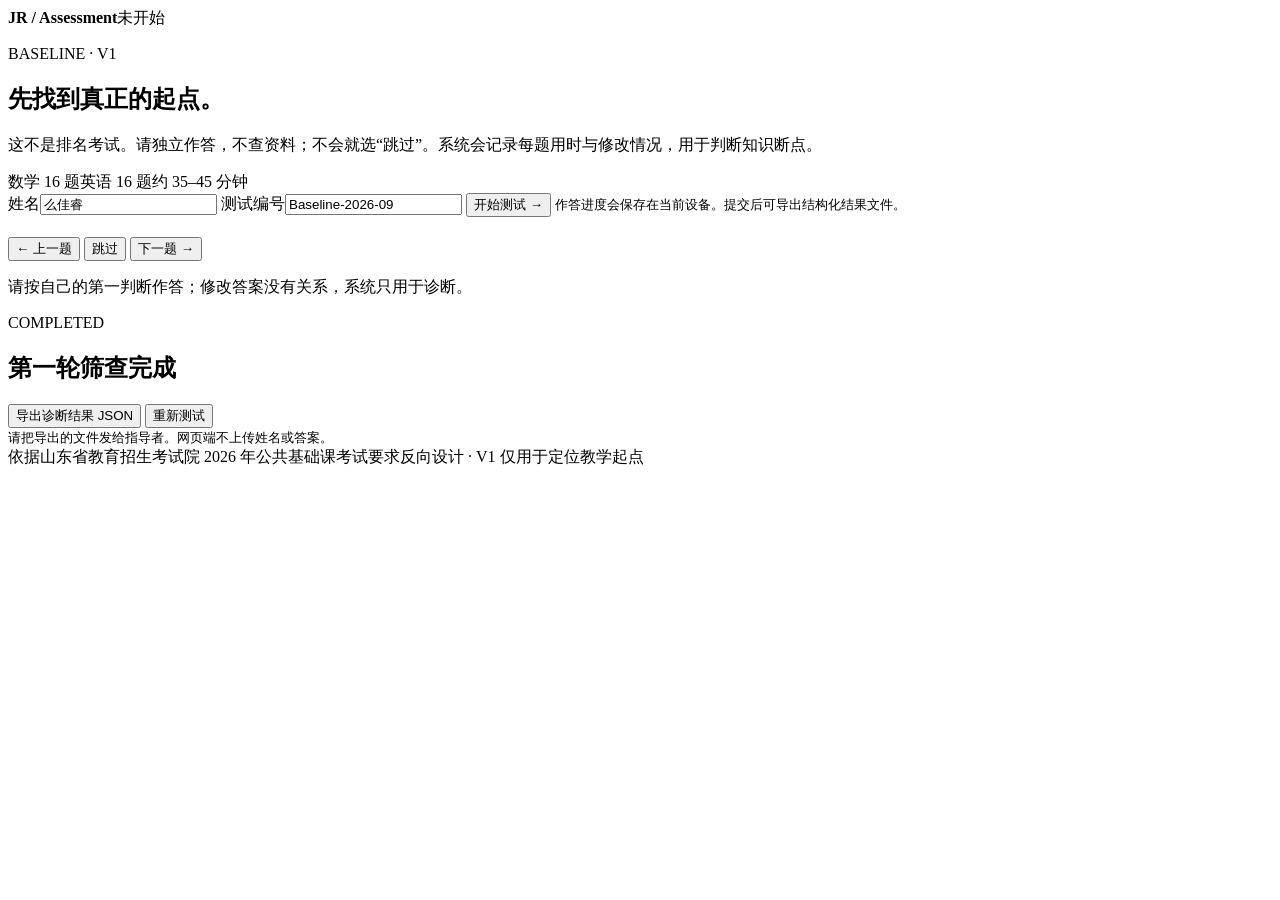
==== index.html @ d3490e86 "Publish Assessment V1" ====
<!doctype html>
<html lang="zh-CN">
<head>
  <meta charset="utf-8">
  <meta name="viewport" content="width=device-width,initial-scale=1">
  <meta name="description" content="么佳睿专升本数学与英语前备知识广度筛查">
  <title>么佳睿 · 专升本前备知识诊断</title>
  <link rel="stylesheet" href="style.css">
</head>
<body>
  <header><b>JR / Assessment</b><span id="clock">未开始</span></header>
  <main>
    <section id="intro" class="card intro">
      <p class="eyebrow">BASELINE · V1</p>
      <h1>先找到真正的起点。</h1>
      <p class="lead">这不是排名考试。请独立作答，不查资料；不会就选“跳过”。系统会记录每题用时与修改情况，用于判断知识断点。</p>
      <div class="facts"><span>数学 16 题</span><span>英语 16 题</span><span>约 35–45 分钟</span></div>
      <label>姓名<input id="student" autocomplete="name" value="么佳睿"></label>
      <label>测试编号<input id="testId" value="Baseline-2026-09"></label>
      <button id="start" class="primary">开始测试 <span>→</span></button>
      <small>作答进度会保存在当前设备。提交后可导出结构化结果文件。</small>
    </section>

    <section id="quiz" class="hidden">
      <div class="progress-row"><span id="sectionName"></span><b id="counter"></b></div>
      <div class="bar"><i id="bar"></i></div>
      <article class="card question-card">
        <p id="qType" class="eyebrow"></p>
        <h2 id="prompt"></h2>
        <div id="options"></div>
        <p id="hint" class="hint"></p>
        <div class="actions">
          <button id="prev" class="ghost">← 上一题</button>
          <button id="skip" class="ghost">跳过</button>
          <button id="next" class="primary">下一题 →</button>
        </div>
      </article>
      <p class="quiet">请按自己的第一判断作答；修改答案没有关系，系统只用于诊断。</p>
    </section>

    <section id="result" class="hidden">
      <div class="card result-card">
        <p class="eyebrow">COMPLETED</p>
        <h1>第一轮筛查完成</h1>
        <p id="summary" class="lead"></p>
        <div id="modules" class="modules"></div>
        <div class="result-actions">
          <button id="download" class="primary">导出诊断结果 JSON</button>
          <button id="restart" class="ghost">重新测试</button>
        </div>
        <small>请把导出的文件发给指导者。网页端不上传姓名或答案。</small>
      </div>
    </section>
  </main>
  <footer>依据山东省教育招生考试院 2026 年公共基础课考试要求反向设计 · V1 仅用于定位教学起点</footer>
  <script src="app.js"></script>
</body>
</html>
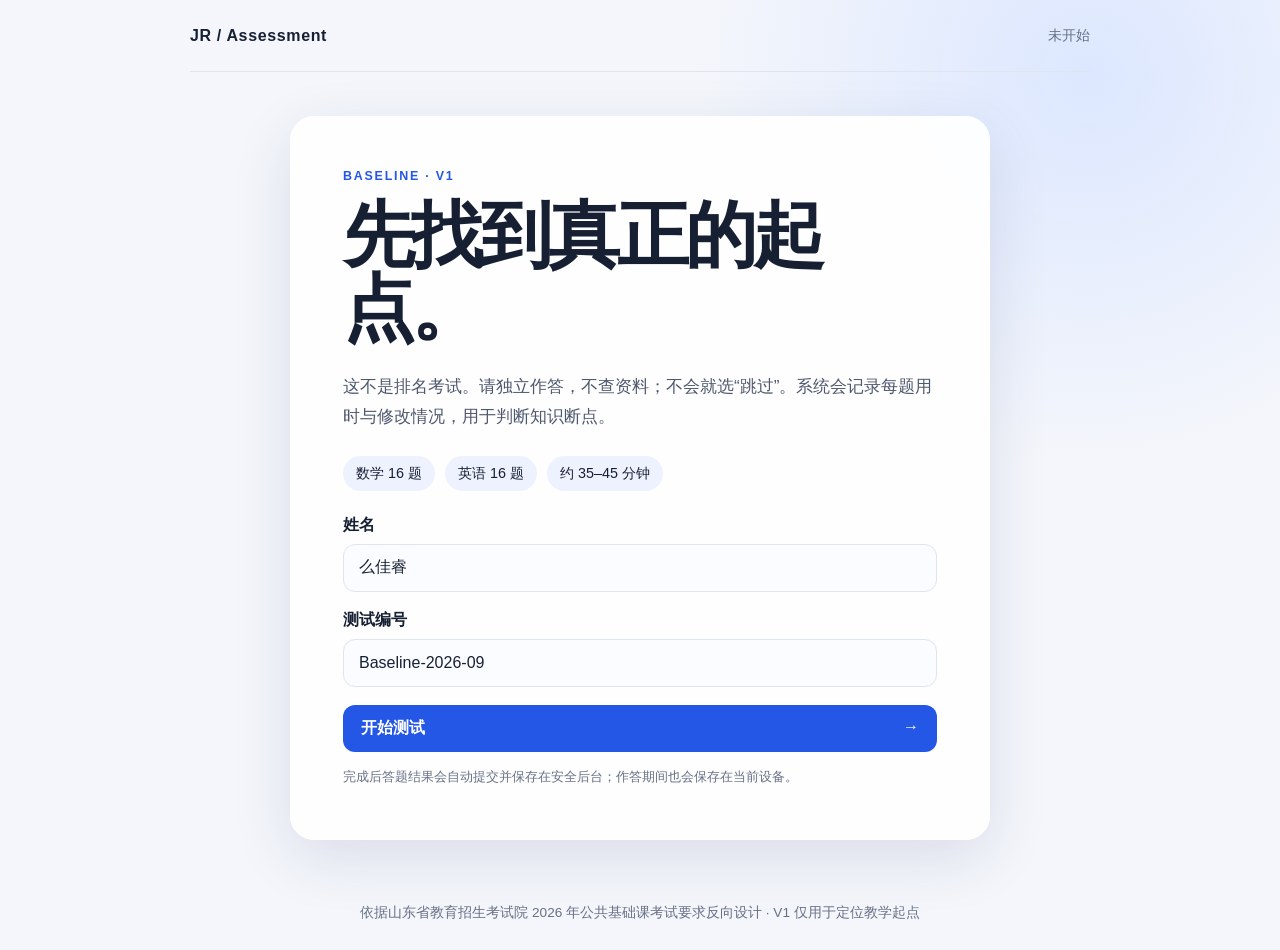
==== commit 45efd3d8: "Add automatic assessment submissions and private results" ====
--- a/index.html
+++ b/index.html
@@ -18,7 +18,7 @@
       <label>姓名<input id="student" autocomplete="name" value="么佳睿"></label>
       <label>测试编号<input id="testId" value="Baseline-2026-09"></label>
       <button id="start" class="primary">开始测试 <span>→</span></button>
-      <small>作答进度会保存在当前设备。提交后可导出结构化结果文件。</small>
+      <small>完成后答题结果会自动提交并保存在安全后台；作答期间也会保存在当前设备。</small>
     </section>
 
     <section id="quiz" class="hidden">
@@ -44,15 +44,18 @@
         <h1>第一轮筛查完成</h1>
         <p id="summary" class="lead"></p>
         <div id="modules" class="modules"></div>
+        <p id="submitMessage" class="submit-message" role="status" aria-live="polite"></p>
         <div class="result-actions">
-          <button id="download" class="primary">导出诊断结果 JSON</button>
+          <button id="retrySubmit" class="primary hidden">重试自动提交</button>
+          <button id="downloadBackup" class="ghost">下载应急备份</button>
           <button id="restart" class="ghost">重新测试</button>
         </div>
-        <small>请把导出的文件发给指导者。网页端不上传姓名或答案。</small>
+        <small>结果仅供测评指导者在私密查看页核对，不公开展示。</small>
       </div>
     </section>
   </main>
   <footer>依据山东省教育招生考试院 2026 年公共基础课考试要求反向设计 · V1 仅用于定位教学起点</footer>
+  <script src="config.js"></script>
   <script src="app.js"></script>
 </body>
 </html>
--- a/style.css
+++ b/style.css
@@ -0,0 +1 @@
+:root{--ink:#172033;--muted:#677085;--paper:#f4f6fb;--card:#fff;--blue:#2457e6;--line:#dfe4ef;--mint:#b9f6d3;--orange:#ffb45b}*{box-sizing:border-box}body{margin:0;background:radial-gradient(circle at 85% 8%,#dce7ff 0,transparent 28%),var(--paper);color:var(--ink);font-family:-apple-system,BlinkMacSystemFont,"Segoe UI","PingFang SC",sans-serif;min-height:100vh}header,footer,main{width:min(900px,calc(100% - 32px));margin:auto}header{height:72px;display:flex;align-items:center;justify-content:space-between;border-bottom:1px solid var(--line)}header b{letter-spacing:.04em}header span,footer{color:var(--muted);font-size:.85rem}main{min-height:calc(100vh - 145px);display:grid;place-items:center;padding:44px 0}.card{width:100%;background:rgba(255,255,255,.94);border:1px solid #fff;border-radius:24px;padding:clamp(24px,5vw,52px);box-shadow:0 18px 60px rgba(32,52,96,.12)}.intro{max-width:700px}.eyebrow{margin:0 0 16px;color:var(--blue);font-weight:800;font-size:.78rem;letter-spacing:.14em}.intro h1,.result-card h1{font-size:clamp(2.2rem,7vw,4.5rem);line-height:1.02;letter-spacing:-.05em;margin:.1em 0 .35em}.lead{color:#4e586d;font-size:1.08rem;line-height:1.75;max-width:650px}.facts{display:flex;gap:10px;flex-wrap:wrap;margin:24px 0}.facts span{background:#eef2ff;border-radius:999px;padding:8px 13px;font-size:.9rem}label{display:block;font-weight:700;margin:18px 0 8px}input[type=text],input:not([type]),label input{display:block;width:100%;margin-top:8px;padding:14px 15px;border:1px solid var(--line);border-radius:12px;font-size:1rem;background:#fbfcff;color:var(--ink)}button{border:0;border-radius:12px;padding:13px 18px;font:inherit;font-weight:750;cursor:pointer}.primary{background:var(--blue);color:#fff}.intro .primary{width:100%;margin:18px 0 14px;display:flex;justify-content:space-between}.ghost{background:#eef1f7;color:var(--ink)}small,.quiet{display:block;color:var(--muted);line-height:1.6}.hidden{display:none!important}#quiz{width:100%}.progress-row{display:flex;justify-content:space-between;margin-bottom:10px}.bar{height:7px;background:#dfe4ef;border-radius:9px;margin-bottom:20px;overflow:hidden}.bar i{display:block;height:100%;width:0;background:linear-gradient(90deg,var(--blue),#6f91ff);transition:width .25s}.question-card{min-height:450px;display:flex;flex-direction:column}.question-card h2{font-size:clamp(1.4rem,4vw,2.1rem);line-height:1.45;margin:0 0 24px}.choice{display:flex;align-items:center;gap:12px;border:1px solid var(--line);border-radius:14px;padding:14px 16px;margin:10px 0;cursor:pointer}.choice:has(input:checked){border-color:var(--blue);background:#eef3ff}.choice input{width:18px;height:18px}.text-answer{width:100%;padding:16px;border:1px solid var(--line);border-radius:12px;font-size:1.1rem}.hint{min-height:24px;color:#a15400}.actions{margin-top:auto;padding-top:30px;display:flex;gap:10px}.actions #next{margin-left:auto}.quiet{text-align:center}.result-card{max-width:800px}.modules{display:grid;grid-template-columns:repeat(2,1fr);gap:12px;margin:24px 0}.module{border:1px solid var(--line);border-radius:14px;padding:15px}.module b{display:block;font-size:1.1rem}.module span{color:var(--muted)}.result-actions{display:flex;gap:10px;margin:26px 0 14px}footer{text-align:center;padding:20px 0 28px}@media(max-width:600px){main{padding:22px 0}.card{border-radius:18px;padding:24px 18px}.actions{flex-wrap:wrap}.actions #next{margin-left:0;flex:1}.modules{grid-template-columns:1fr}.result-actions{flex-direction:column}}
